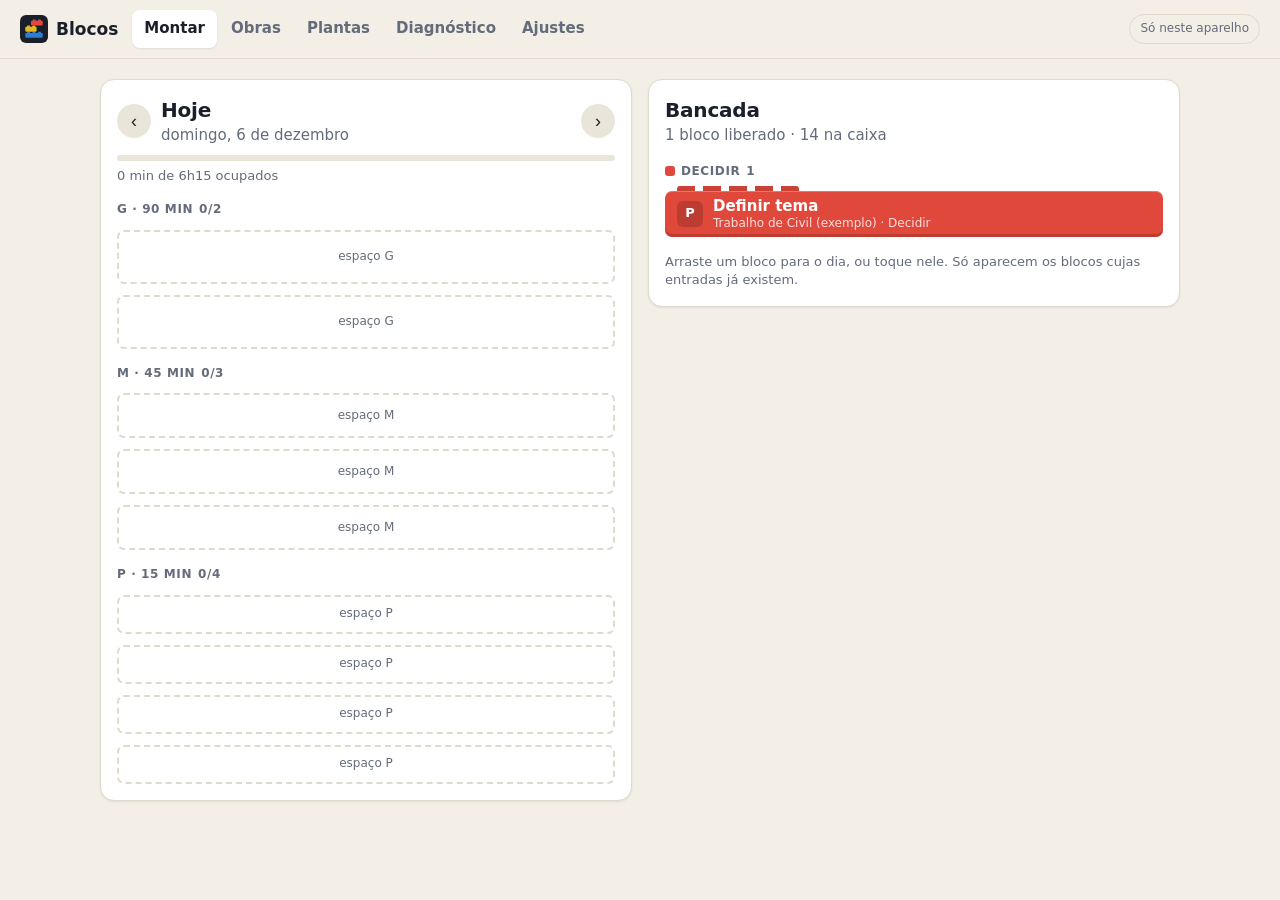
==== app/index.html @ 6e009e2d "Blocos 1.0: obras, modulos e blocos, bancada, dia, plantas, diagnostico e sincronizacao" ====
<!doctype html>
<html lang="pt-BR">
<head>
<meta charset="utf-8">
<meta name="viewport" content="width=device-width, initial-scale=1, viewport-fit=cover">
<title>Blocos</title>
<meta name="description" content="Blocos: tarefas como peças de montar. Desmonte o projeto em blocos, encaixe as entradas nas saídas e monte o dia.">
<meta name="theme-color" content="#1B1F2A">
<meta name="mobile-web-app-capable" content="yes">
<meta name="apple-mobile-web-app-capable" content="yes">
<meta name="apple-mobile-web-app-title" content="Blocos">
<link rel="manifest" href="manifest.webmanifest">
<link rel="icon" href="icons/icon-192.png">
<link rel="apple-touch-icon" href="icons/icon-192.png">
<link rel="stylesheet" href="app.css">
</head>
<body>
<header id="bar">
  <div class="brand"><img src="logo.svg" alt=""><span>Blocos</span></div>
  <nav id="tabs" aria-label="Seções"></nav>
  <button id="sync" data-act="tab" data-tab="ajustes"></button>
</header>
<main id="main"></main>
<div id="scrim"></div>
<aside id="sheet" aria-live="polite"></aside>
<div id="toast" role="status"></div>
<input type="file" id="filepick" accept=".json,application/json" hidden>
<script src="store.js"></script>
<script src="sync.js"></script>
<script src="app.js"></script>
</body>
</html>
---- app/app.css ----
/* Blocos — visual: papel claro (ou bancada escura) e peças de montar coloridas. */
:root {
  --bg: #F3EFE6; --surface: #FFFFFF; --ink: #1B1F2A; --muted: #646B7A; --line: #E0DACD; --soft: #EAE5D9;
  --pri: #1B1F2A; --pri-ink: #FFFFFF; --ok: #1F7A45; --bad: #C0362C; --shadow: 0 1px 2px rgba(27, 31, 42, .08);
  color-scheme: light;
}
@media (prefers-color-scheme: dark) { :root:not([data-theme=light]) {
  --bg: #14171F; --surface: #1D222D; --ink: #EEF0F4; --muted: #9BA3B3; --line: #2D3442; --soft: #262C39;
  --pri: #EEF0F4; --pri-ink: #14171F; --ok: #5FCB8B; --bad: #FF8177; --shadow: none; color-scheme: dark;
} }
:root[data-theme=dark] {
  --bg: #14171F; --surface: #1D222D; --ink: #EEF0F4; --muted: #9BA3B3; --line: #2D3442; --soft: #262C39;
  --pri: #EEF0F4; --pri-ink: #14171F; --ok: #5FCB8B; --bad: #FF8177; --shadow: none; color-scheme: dark;
}
* { box-sizing: border-box; }
html { -webkit-text-size-adjust: 100%; }
body { margin: 0; background: var(--bg); color: var(--ink); font: 15px/1.45 system-ui, -apple-system, 'Segoe UI', Roboto, sans-serif; padding: env(safe-area-inset-top, 0) env(safe-area-inset-right, 0) 0 env(safe-area-inset-left, 0); }
h2, h3, h4, p { margin: 0; }
h2 { font-size: 20px; font-weight: 800; letter-spacing: -.01em; }
h3 { font-size: 15px; font-weight: 800; margin-bottom: 10px; }
h4 { font-size: 12px; font-weight: 700; text-transform: uppercase; letter-spacing: .05em; color: var(--muted); margin: 16px 0 2px; display: flex; align-items: center; gap: 6px; }
a { color: inherit; }
code { font-size: 12px; background: var(--soft); padding: 1px 5px; border-radius: 4px; word-break: break-all; }
.muted { color: var(--muted); } .sm { font-size: 13px; } .grow { flex: 1; min-width: 0; }
[hidden] { display: none !important; }

/* barra e abas */
#bar { position: sticky; top: 0; z-index: 5; display: flex; align-items: center; gap: 14px; padding: 10px 20px; background: var(--bg); border-bottom: 1px solid var(--line); }
.brand { display: flex; align-items: center; gap: 8px; font-weight: 800; font-size: 17px; }
.brand img { width: 28px; height: 28px; }
#tabs { display: flex; gap: 2px; flex: 1; }
#tabs button { border: 0; background: none; color: var(--muted); font: inherit; font-weight: 600; padding: 8px 12px; border-radius: 8px; cursor: pointer; }
#tabs button.on { background: var(--surface); color: var(--ink); box-shadow: var(--shadow); }
#sync { border: 1px solid var(--line); background: none; color: var(--muted); font: inherit; font-size: 12px; padding: 5px 10px; border-radius: 99px; cursor: pointer; white-space: nowrap; }
#sync.bad { color: var(--bad); border-color: var(--bad); }
#main { max-width: 1120px; margin: 0 auto; padding: 20px 20px 60px; }

/* painéis */
.cols { display: grid; grid-template-columns: repeat(2, minmax(0, 1fr)); gap: 16px; align-items: start; }
.panel, .card { background: var(--surface); border: 1px solid var(--line); border-radius: 14px; padding: 16px; box-shadow: var(--shadow); min-width: 0; }
.panel.over { outline: 2px dashed var(--ink); outline-offset: -4px; }
.phead { display: flex; align-items: center; gap: 10px; margin-bottom: 8px; }
.phead.top { margin-bottom: 16px; flex-wrap: wrap; }
.grid { display: grid; grid-template-columns: repeat(auto-fill, minmax(280px, 1fr)); gap: 16px; }
.card[role=button] { cursor: pointer; }
.card h3 { margin: 12px 0 2px; }
.row, .acts { display: flex; flex-wrap: wrap; gap: 8px; margin-top: 12px; }
.empty { color: var(--muted); padding: 22px 4px; }
.hint { margin-top: 16px; }
.note { background: var(--soft); border-radius: 10px; padding: 10px 12px; margin-top: 12px; font-size: 13px; }

/* botões e campos */
.btn { border: 1px solid var(--line); background: var(--surface); color: var(--ink); font: inherit; font-weight: 600; padding: 9px 14px; border-radius: 10px; cursor: pointer; }
.btn.sm { padding: 6px 10px; font-size: 13px; }
.btn.pri { background: var(--pri); color: var(--pri-ink); border-color: var(--pri); }
.btn.danger { color: var(--bad); }
.btn.add { margin-top: 12px; border-style: dashed; color: var(--muted); }
.btn:disabled { opacity: .5; }
.ib { border: 0; background: var(--soft); color: var(--ink); width: 34px; height: 34px; border-radius: 99px; font-size: 18px; line-height: 1; cursor: pointer; flex: none; }
.ib.sm { width: 26px; height: 26px; font-size: 12px; }
input, select { font: inherit; color: var(--ink); background: var(--surface); border: 1px solid var(--line); border-radius: 8px; padding: 7px 9px; min-width: 0; }
input[type=color] { padding: 2px; width: 34px; height: 34px; flex: none; }
input[type=checkbox], input[type=radio] { accent-color: var(--ink); }
input.title { width: 100%; border-color: transparent; background: none; font-size: 20px; font-weight: 800; padding: 4px 6px; margin-left: -6px; }
input.title.sm { font-size: 15px; }
input.title:hover, input.title:focus { border-color: var(--line); background: var(--surface); }
:focus-visible { outline: 2px solid var(--ink); outline-offset: 2px; }
.fld { display: flex; flex-direction: column; gap: 5px; font-size: 13px; font-weight: 600; margin-top: 14px; }
.fld > input, .fld > select { font-weight: 400; font-size: 15px; padding: 9px 10px; }
.inl { display: inline-flex; align-items: center; gap: 6px; font-size: 13px; color: var(--muted); white-space: nowrap; }
.rowf { display: flex; align-items: center; gap: 6px; margin-top: 8px; flex-wrap: wrap; }
.w0 { width: 58px; } .w1 { width: 110px; flex: 1 1 90px; } .w2 { flex: 3 1 140px; }
details { margin-top: 12px; font-size: 13px; } summary { cursor: pointer; font-weight: 600; } ol { padding-left: 18px; } li { margin-top: 6px; }

/* a peça */
.brick { position: relative; display: flex; align-items: center; gap: 10px; min-height: var(--h, 40px); margin-top: 11px; padding: 6px 12px; background: var(--c); color: var(--ink); border-radius: 7px; cursor: pointer; user-select: none; box-shadow: inset 0 -3px 0 rgba(0, 0, 0, .16), inset 0 1px 0 rgba(255, 255, 255, .25); }
.brick::before { content: ''; position: absolute; left: 12px; top: -5px; width: min(100% - 24px, 122px); height: 5px; background: repeating-linear-gradient(90deg, var(--c) 0 18px, transparent 18px 26px); border-radius: 3px 3px 0 0; filter: brightness(.9); }
.brick .sz { flex: none; min-width: 26px; height: 26px; padding: 0 6px; display: grid; place-items: center; border-radius: 6px; background: rgba(0, 0, 0, .16); font-weight: 800; font-size: 13px; }
.brick .tx { flex: 1; min-width: 0; display: flex; flex-direction: column; line-height: 1.25; }
.brick .tx b { font-weight: 700; overflow-wrap: anywhere; }
.brick .tx small { opacity: .82; font-size: 12px; overflow: hidden; text-overflow: ellipsis; white-space: nowrap; }
.brick[draggable=true] { cursor: grab; }
.brick.st-caixa { opacity: .5; filter: saturate(.55); }
.brick.st-montando { outline: 2px solid var(--ink); outline-offset: 2px; }
.brick.st-encaixado .tx b { text-decoration: line-through; text-decoration-thickness: 1px; }
.pill { flex: none; font-size: 11px; font-weight: 700; padding: 2px 8px; border-radius: 99px; background: rgba(0, 0, 0, .18); white-space: nowrap; }
.shead .pill { background: var(--soft); color: var(--ink); }
.slot { display: grid; place-items: center; min-height: var(--h); margin-top: 11px; border: 2px dashed var(--line); border-radius: 7px; color: var(--muted); font-size: 12px; }
body.drag #dia .slot { border-color: var(--muted); }
.dot { display: inline-block; width: 10px; height: 10px; border-radius: 3px; flex: none; }
.meter { height: 6px; background: var(--soft); border-radius: 99px; overflow: hidden; margin: 4px 0 6px; }
.meter i { display: block; height: 100%; background: var(--ink); border-radius: 99px; }

/* a pilha da obra: cresce de baixo para cima */
.pile { display: flex; flex-wrap: wrap-reverse; align-content: flex-start; gap: 3px; min-height: 64px; padding: 10px; background: var(--soft); border-radius: 10px; }
.pile i { width: var(--w); height: 14px; border-radius: 3px; background: var(--c); box-shadow: inset 0 -2px 0 rgba(0, 0, 0, .16); }
.pile i.ghost { background: none; box-shadow: inset 0 0 0 1.5px var(--line); }
.obrahead { display: grid; grid-template-columns: minmax(0, 1fr) minmax(0, 1fr); gap: 16px; align-items: center; margin-bottom: 16px; }
.obrahead p { margin-bottom: 8px; }
.mod { margin-bottom: 16px; }
.selo { display: inline-block; font-size: 12px; font-weight: 700; padding: 3px 9px; border-radius: 99px; margin-top: 8px; border: 1px solid currentColor; }
.selo.ok { color: var(--ok); } .selo.bad { color: var(--bad); }

/* plantas e fichas */
.chips { display: flex; flex-wrap: wrap; gap: 6px; align-items: center; margin-top: 6px; }
.chip { background: var(--c); color: var(--ink); font-size: 12px; font-weight: 600; padding: 3px 9px; border-radius: 6px; }
.arr { color: var(--muted); font-size: 12px; }
.pm { margin-top: 12px; font-size: 13px; }
.pick input, .tog input { position: absolute; opacity: 0; pointer-events: none; }
.pick span, .tog span { display: inline-block; padding: 7px 12px; border-radius: 8px; border: 1px solid var(--line); cursor: pointer; font-weight: 600; font-size: 13px; }
.pick input:checked + span { background: var(--c, var(--pri)); color: var(--ink, var(--pri-ink)); border-color: transparent; box-shadow: 0 0 0 2px var(--surface), 0 0 0 4px var(--muted); }
label.pick:not([style]) input:checked + span { background: var(--pri); color: var(--pri-ink); }
.tog input:checked + span { background: var(--pri); color: var(--pri-ink); border-color: var(--pri); }
.pick input:focus-visible + span, .tog input:focus-visible + span { outline: 2px solid var(--ink); outline-offset: 2px; }
.deps { max-height: 150px; overflow: auto; border: 1px solid var(--line); border-radius: 8px; padding: 4px 10px; font-weight: 400; }
.deps label { display: flex; gap: 8px; align-items: baseline; padding: 5px 0; }

/* diagnóstico */
.stats { display: grid; grid-template-columns: repeat(3, minmax(0, 1fr)); gap: 16px; margin-bottom: 16px; }
.stat b { display: block; font-size: 28px; font-weight: 800; line-height: 1.1; }
.stat span { color: var(--muted); font-size: 13px; }
.stat.warn b { color: var(--bad); }
.bar { display: grid; grid-template-columns: 104px minmax(0, 1fr) auto; gap: 10px; align-items: center; margin-top: 9px; font-size: 13px; }
.bl { display: flex; align-items: center; gap: 6px; overflow: hidden; white-space: nowrap; text-overflow: ellipsis; }
.bt { height: 12px; background: var(--soft); border-radius: 4px; overflow: hidden; }
.bt i { display: block; height: 100%; border-radius: 4px; min-width: 0; }
.bv { color: var(--muted); font-variant-numeric: tabular-nums; min-width: 34px; text-align: right; }

/* folha de detalhe */
#scrim { position: fixed; inset: 0; background: rgba(10, 12, 18, .5); z-index: 10; display: none; }
#sheet { position: fixed; z-index: 11; left: 50%; top: 50%; transform: translate(-50%, -50%); width: min(480px, calc(100vw - 24px)); max-height: calc(100dvh - 24px); overflow: auto; background: var(--surface); border-radius: 16px; padding: 18px; display: none; box-shadow: 0 20px 60px rgba(0, 0, 0, .3); }
body.sheet #scrim, body.sheet #sheet { display: block; }
body.sheet { overflow: hidden; }
.shead { display: flex; align-items: center; gap: 8px; margin-bottom: 12px; }
.shead .ib { margin-left: auto; }
.io { display: grid; grid-template-columns: auto 1fr; gap: 6px 12px; margin: 14px 0 0; }
.io dt { color: var(--muted); font-size: 13px; } .io dd { margin: 0; font-weight: 600; overflow-wrap: anywhere; }
.saida { margin-top: 14px; padding: 16px; border: 2px dashed var(--line); border-radius: 10px; font-size: 17px; font-weight: 700; text-align: center; overflow-wrap: anywhere; }
#toast { position: fixed; left: 50%; bottom: 84px; transform: translate(-50%, 20px); background: var(--pri); color: var(--pri-ink); padding: 10px 16px; border-radius: 10px; font-size: 14px; opacity: 0; pointer-events: none; transition: .2s; z-index: 20; max-width: calc(100vw - 32px); text-align: center; }
#toast.on { opacity: 1; transform: translate(-50%, 0); }

@media (max-width: 760px) {
  #bar { padding: 8px 16px; }
  #bar .grow { flex: 1; }
  #tabs { position: fixed; left: 0; right: 0; bottom: 0; z-index: 6; flex: none; justify-content: space-around; background: var(--surface); border-top: 1px solid var(--line); padding: 6px 4px calc(6px + env(safe-area-inset-bottom, 0px)); }
  #tabs button { flex: 1; padding: 9px 2px; font-size: 12px; min-width: 0; }
  #tabs button.on { background: var(--soft); box-shadow: none; }
  #sync { margin-left: auto; }
  #main { padding: 16px 16px 96px; }
  .cols, .obrahead { grid-template-columns: minmax(0, 1fr); }
  .phead.top .grow { flex: 1 1 200px; }
  .stats { gap: 8px; } .stat { padding: 12px; } .stat b { font-size: 22px; }
  #sheet { top: auto; bottom: 0; left: 0; transform: none; width: 100%; border-radius: 16px 16px 0 0; padding-bottom: calc(18px + env(safe-area-inset-bottom, 0px)); max-height: 88dvh; }
  .acts .btn { flex: 1 1 auto; }
}
@media (prefers-reduced-motion: reduce) { * { transition: none !important; } }
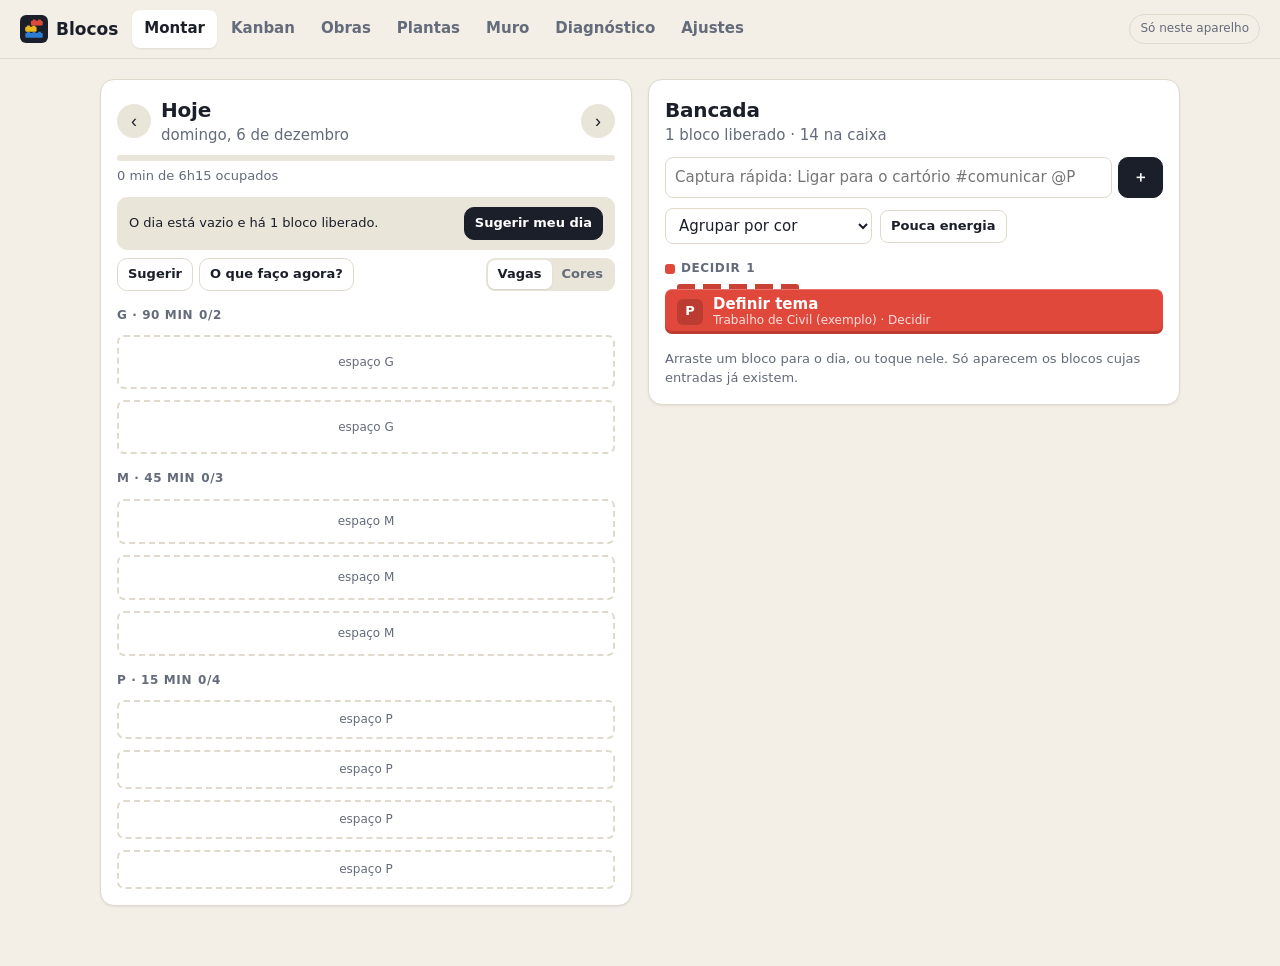
==== commit 866b0472: "Blocos 2.0: cartao do bloco, kanban, modo foco, manual de montagem, muro, captura rapida e animacoes" ====
--- a/app/index.html
+++ b/app/index.html
@@ -21,12 +21,15 @@
   <button id="sync" data-act="tab" data-tab="ajustes"></button>
 </header>
 <main id="main"></main>
+<div id="foco"></div>
 <div id="scrim"></div>
 <aside id="sheet" aria-live="polite"></aside>
 <div id="toast" role="status"></div>
 <input type="file" id="filepick" accept=".json,application/json" hidden>
 <script src="store.js"></script>
 <script src="sync.js"></script>
+<script src="fx.js"></script>
+<script src="vistas.js"></script>
 <script src="app.js"></script>
 </body>
 </html>
--- a/app/app.css
+++ b/app/app.css
@@ -154,3 +154,120 @@
   .acts .btn { flex: 1 1 auto; }
 }
 @media (prefers-reduced-motion: reduce) { * { transition: none !important; } }
+
+/* ===== 2.0: ferramentas, cartão, kanban, muro, foco e animações ===== */
+textarea { font: inherit; color: var(--ink); background: var(--surface); border: 1px solid var(--line); border-radius: 8px; padding: 9px 10px; width: 100%; resize: vertical; }
+.bad { color: var(--bad); }
+.tools { display: flex; flex-wrap: wrap; gap: 8px; align-items: center; margin: 10px 0 4px; }
+.tools input[type=search] { flex: 1 1 200px; }
+.tools .tog span { padding: 6px 10px; }
+.seg { display: inline-flex; background: var(--soft); border-radius: 9px; padding: 2px; flex-wrap: wrap; }
+.seg button { border: 0; background: none; color: var(--muted); font: inherit; font-size: 13px; font-weight: 600; padding: 5px 10px; border-radius: 7px; cursor: pointer; }
+.seg button.on { background: var(--surface); color: var(--ink); box-shadow: var(--shadow); }
+.cap { display: flex; gap: 6px; margin-top: 10px; }
+.cap input { flex: 1; }
+.row.tight { gap: 6px; align-items: center; margin-top: 8px; }
+.banner { display: flex; flex-wrap: wrap; gap: 8px; align-items: center; justify-content: space-between; }
+.meter.multi { display: flex; } .meter.multi i { border-radius: 0; }
+.mk { display: flex; gap: 5px; flex: none; font-size: 11px; font-weight: 700; opacity: .9; } .mk i { font-style: normal; white-space: nowrap; }
+.brick.crit { outline: 3px solid var(--ink); outline-offset: 1px; }
+.brick.chave { box-shadow: inset 0 -3px 0 rgba(0, 0, 0, .16), inset 0 1px 0 rgba(255, 255, 255, .25), inset 4px 0 0 var(--ink); }
+.brick.st-travado { opacity: .7; background-image: repeating-linear-gradient(135deg, transparent 0 8px, rgba(0, 0, 0, .14) 8px 16px); }
+.brick.pego { opacity: .4; }
+.tag { font-size: 12px; font-weight: 600; background: var(--soft); padding: 2px 8px; border-radius: 99px; }
+.card.pausada { opacity: .65; }
+.mod.pronto { border-color: var(--ok); }
+input.title.ico { width: 46px; text-align: center; flex: none; margin: 0; }
+.fld.sm0 { margin-top: 8px; font-weight: 400; color: var(--muted); }
+.prev { margin-top: 8px; }
+.pal i { display: inline-block; width: 10px; height: 10px; border-radius: 2px; margin-right: 1px; } .pal i:last-of-type { margin-right: 6px; }
+.linha { padding: 7px 0; border-bottom: 1px solid var(--line); cursor: pointer; font-size: 13px; }
+details.mais { margin-top: 14px; } details.mais summary { color: var(--muted); }
+details.menu { position: relative; margin: 0; } details.menu summary { list-style: none; } details.menu summary::-webkit-details-marker { display: none; }
+details.menu > div { position: absolute; right: 0; top: calc(100% + 6px); z-index: 7; min-width: 210px; background: var(--surface); border: 1px solid var(--line); border-radius: 12px; padding: 6px; box-shadow: 0 10px 30px rgba(0, 0, 0, .18); display: flex; flex-direction: column; }
+details.menu > div button { border: 0; background: none; color: var(--ink); font: inherit; text-align: left; padding: 9px 10px; border-radius: 8px; cursor: pointer; }
+details.menu > div button:hover { background: var(--soft); } details.menu > div button.danger { color: var(--bad); }
+
+/* cartão do bloco */
+#sheet.card { padding-top: 14px; }
+.cartao { border-top: 6px solid var(--c); border-radius: 4px; padding-top: 12px; perspective: 900px; }
+.cartao h3 { margin: 16px 0 6px; } .cartao h3:first-child { margin-top: 0; }
+.pinos label { display: flex; align-items: center; gap: 8px; padding: 5px 0; } .pinos span { flex: 1; overflow-wrap: anywhere; }
+.pinos input:checked + span { text-decoration: line-through; color: var(--muted); }
+.hist { margin: 0; padding-left: 18px; color: var(--muted); font-size: 13px; }
+
+/* kanban */
+.kb { display: flex; gap: 12px; overflow-x: auto; padding: 8px 2px 14px; align-items: flex-start; scroll-snap-type: x proximity; }
+.kcol { flex: 1 0 230px; max-width: 320px; background: var(--surface); border: 1px solid var(--line); border-radius: 12px; padding: 10px 10px 14px; min-height: 130px; scroll-snap-align: start; }
+.kcol.over { outline: 2px dashed var(--ink); outline-offset: -4px; }
+.kcol header { display: flex; align-items: center; gap: 6px; font-size: 13px; flex-wrap: wrap; } .kcol header b { flex: 1; min-width: 0; overflow: hidden; text-overflow: ellipsis; white-space: nowrap; } .kcol header span { font-size: 12px; }
+.kvazio { color: var(--muted); font-size: 12px; text-align: center; padding: 22px 0 8px; margin: 0; }
+.passo { display: flex; gap: 14px; margin-top: 12px; } .passo h4 { margin-top: 0; }
+.pnum { flex: none; width: 38px; height: 38px; border-radius: 99px; background: var(--pri); color: var(--pri-ink); display: grid; place-items: center; font-weight: 800; }
+
+/* muro */
+.stats.s4 { grid-template-columns: repeat(4, minmax(0, 1fr)); }
+.nivel b { font-size: 20px; } .nivel .meter { margin-top: 8px; }
+.anel { display: flex; align-items: center; gap: 12px; }
+.muro { display: flex; flex-wrap: wrap-reverse; gap: 3px; padding: 12px; background: var(--soft); border-radius: 10px; min-height: 90px; align-content: flex-start; }
+.muro i { width: var(--w); flex: 1 0 var(--w); max-width: calc(var(--w) * 1.6); height: 18px; border-radius: 3px; background: var(--c); box-shadow: inset 0 -3px 0 rgba(0, 0, 0, .16); }
+.calor { display: flex; gap: 3px; overflow-x: auto; } .calor div { display: flex; flex-direction: column; gap: 3px; }
+.calor i { width: 14px; height: 14px; border-radius: 3px; background: var(--soft); }
+.calor .h1 { background: color-mix(in srgb, var(--ok) 30%, var(--soft)); } .calor .h2 { background: color-mix(in srgb, var(--ok) 55%, var(--soft)); } .calor .h3 { background: color-mix(in srgb, var(--ok) 80%, var(--soft)); } .calor .h4 { background: var(--ok); } .calor .hx { background: none; }
+.selos { display: grid; grid-template-columns: repeat(auto-fill, minmax(190px, 1fr)); gap: 8px; }
+.cq { display: flex; gap: 10px; align-items: center; padding: 8px; border: 1px solid var(--line); border-radius: 10px; opacity: .5; }
+.cq.ok { opacity: 1; border-color: var(--ok); }
+.cq i { flex: none; width: 26px; height: 18px; border-radius: 4px; background: var(--line); box-shadow: inset 0 -3px 0 rgba(0, 0, 0, .14); } .cq.ok i { background: var(--ok); }
+.cq b { display: block; font-size: 13px; } .cq span { font-size: 12px; color: var(--muted); }
+.horas { display: flex; align-items: flex-end; gap: 2px; height: 70px; } .horas i { flex: 1; background: var(--ink); border-radius: 2px 2px 0 0; min-height: 2px; opacity: .85; }
+.hx { display: flex; justify-content: space-between; font-size: 11px; color: var(--muted); margin-top: 4px; }
+
+/* modo foco */
+#foco { display: none; position: fixed; inset: 0; z-index: 8; background: var(--bg); overflow: auto; padding: 24px 16px; }
+body.foco #foco { display: grid; place-items: center; } body.foco { overflow: hidden; }
+.fbox { position: relative; width: min(520px, 100%); text-align: center; }
+.fbox h1 { font-size: 28px; line-height: 1.15; margin: 6px 0 22px; overflow-wrap: anywhere; }
+.fbox .ib.fx { position: absolute; right: 0; top: -6px; }
+.ftij { position: relative; height: 190px; border-radius: 14px; background: var(--soft); overflow: hidden; display: grid; place-items: center; box-shadow: inset 0 0 0 2px var(--line); }
+.ftij::before { content: ''; position: absolute; left: 22px; right: 22px; top: 0; height: 10px; background: repeating-linear-gradient(90deg, var(--line) 0 34px, transparent 34px 50px); }
+#ffill { position: absolute; left: 0; right: 0; bottom: 0; background: var(--c); transition: height .5s linear; box-shadow: inset 0 4px 0 rgba(255, 255, 255, .25); }
+#ftime { position: relative; font-size: 54px; font-weight: 800; font-variant-numeric: tabular-nums; background: var(--surface); color: var(--ink); padding: 2px 18px; border-radius: 12px; }
+.ftij.over #ftime { color: var(--bad); }
+.fsaida { margin: 18px 0 4px; } .fbox .pinos { text-align: left; margin-top: 10px; } .fbox .acts { justify-content: center; margin-top: 18px; }
+
+/* estilos de peça, densidade */
+body[data-estilo=liso] .brick::before { display: none; }
+body[data-estilo=redondo] .brick::before { height: 6px; top: -6px; background: radial-gradient(circle at 9px 7px, var(--c) 0 8px, transparent 8.5px) 0 0 / 26px 12px repeat-x; }
+body[data-estilo=contorno] .brick { background: var(--surface); color: var(--ink); box-shadow: inset 0 0 0 2px var(--c), inset 6px 0 0 var(--c); padding-left: 16px; }
+body[data-estilo=contorno] .brick::before { display: none; } body[data-estilo=contorno] .brick .sz, body[data-estilo=contorno] .brick .pill { background: var(--soft); }
+body.denso .brick { min-height: 32px; margin-top: 8px; padding: 3px 10px; } body.denso .brick .tx small { display: none; } body.denso .slot { min-height: 32px; margin-top: 8px; }
+
+/* animações próprias das peças */
+@keyframes fx-snap { 0% { transform: translateY(-26px) scale(1.04); } 55% { transform: translateY(0) scale(1.03, .9); } 75% { transform: translateY(-3px) scale(.99, 1.03); } 100% { transform: none; } }
+@keyframes fx-pop { 0% { transform: scale(.86); opacity: .3; } 60% { transform: scale(1.04); } 100% { transform: none; opacity: 1; } }
+@keyframes fx-lib { 0% { transform: scale(.94) rotate(-1.5deg); box-shadow: 0 0 0 0 var(--c); } 40% { transform: scale(1.05) rotate(1deg); box-shadow: 0 0 0 10px transparent; } 100% { transform: none; box-shadow: 0 0 0 0 transparent; } }
+@keyframes fx-shake { 0%, 100% { transform: none; } 20%, 60% { transform: translateX(-7px); } 40%, 80% { transform: translateX(7px); } }
+@keyframes fx-split { 0% { clip-path: inset(0 50% 0 0); transform: translateX(14px); } 100% { clip-path: inset(0); transform: none; } }
+@keyframes fx-tab { 0% { opacity: 0; transform: translateY(10px); } 100% { opacity: 1; transform: none; } }
+@keyframes fx-flip { 0% { transform: rotateY(90deg); } 100% { transform: none; } }
+@keyframes fx-mod { 0%, 100% { box-shadow: var(--shadow); } 40% { box-shadow: 0 0 0 5px var(--ok); } }
+@keyframes fx-cai { 0% { transform: translateY(-46px) rotate(-8deg); opacity: 0; } 70% { transform: translateY(2px); opacity: 1; } 100% { transform: none; } }
+@keyframes fx-monta { 0%, 100% { outline-offset: 2px; } 50% { outline-offset: 5px; } }
+@keyframes fx-conf { 0% { transform: translateY(-10vh) rotate(0); opacity: 1; } 100% { transform: translateY(112vh) rotate(var(--r)); opacity: .9; } }
+.fx-snap { animation: fx-snap .42s cubic-bezier(.3, 1.4, .5, 1); } .fx-pop { animation: fx-pop .3s ease-out; } .fx-lib { animation: fx-lib .7s ease-out; }
+.fx-shake { animation: fx-shake .32s linear; } .fx-split { animation: fx-split .4s ease-out; } .fx-tab { animation: fx-tab .22s ease-out; }
+.fx-flip { animation: fx-flip .28s ease-out; } .mod.fx-mod { animation: fx-mod .9s ease-out; }
+.pile i.novo, .muro i.novo { animation: fx-cai .6s cubic-bezier(.3, 1.3, .5, 1); }
+.brick.st-montando { animation: fx-monta 1.6s ease-in-out infinite; }
+.confete { position: fixed; inset: 0; pointer-events: none; z-index: 30; overflow: hidden; }
+.confete i { position: absolute; top: 0; height: 12px; border-radius: 3px; box-shadow: inset 0 -3px 0 rgba(0, 0, 0, .18); animation: fx-conf linear forwards; }
+body.noanim *, body.noanim *::before { animation: none !important; transition: none !important; }
+
+@media (max-width: 760px) {
+  #tabs { justify-content: flex-start; overflow-x: auto; scrollbar-width: none; } #tabs::-webkit-scrollbar { display: none; }
+  #tabs button { flex: 1 0 auto; padding: 9px 10px; }
+  .stats.s4 { grid-template-columns: repeat(2, minmax(0, 1fr)); }
+  .kcol { flex: 0 0 78vw; }
+  .fbox h1 { font-size: 22px; } #ftime { font-size: 44px; } .ftij { height: 150px; }
+}
+.rowf .inl { white-space: normal; flex-wrap: wrap; }
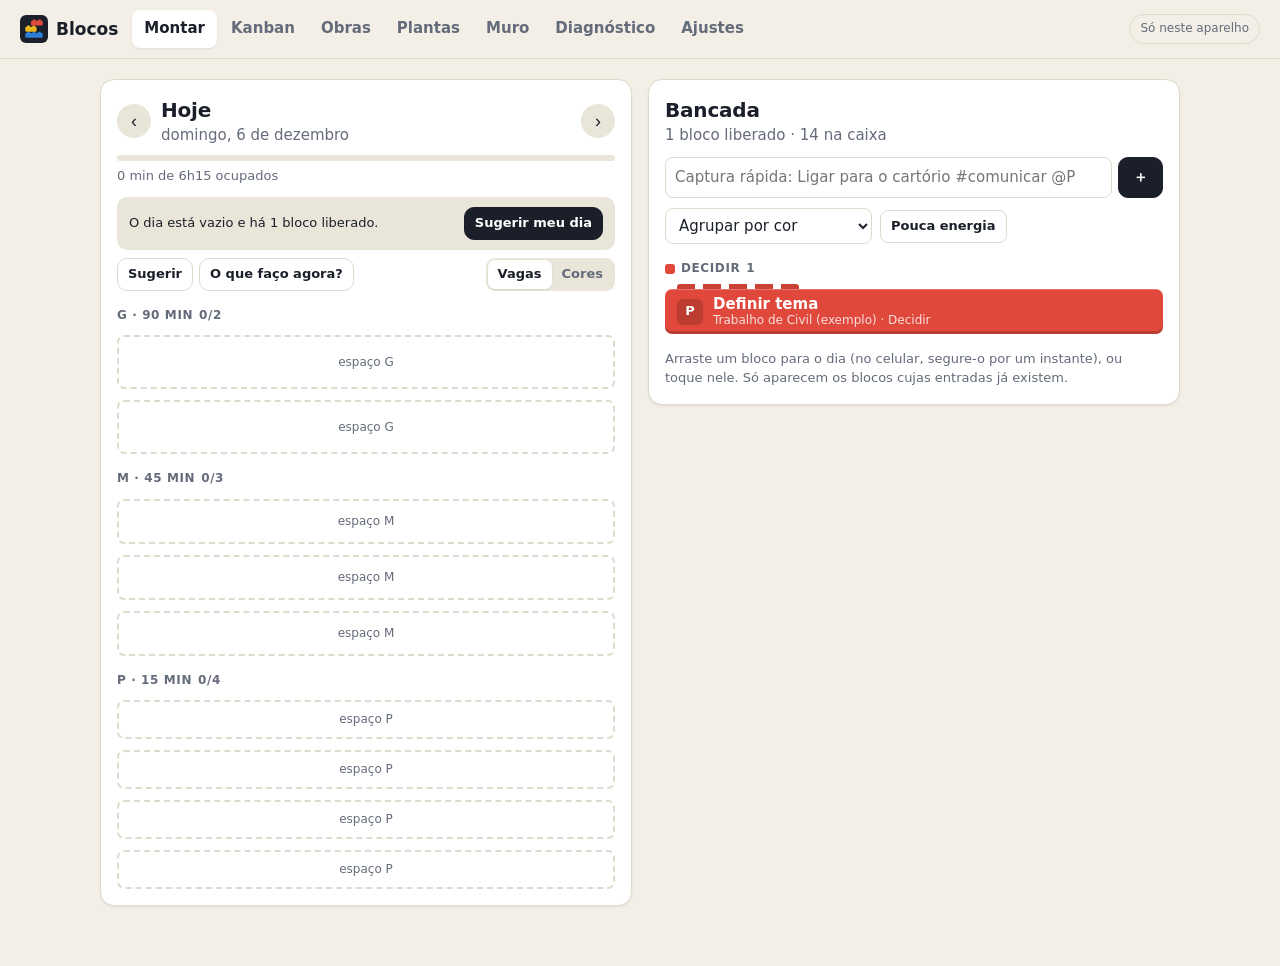
==== commit f3fbb1cf: "Celular: arrastar com o dedo na bancada, no dia e no Kanban" ====
--- a/app/index.html
+++ b/app/index.html
@@ -31,5 +31,6 @@
 <script src="fx.js"></script>
 <script src="vistas.js"></script>
 <script src="app.js"></script>
+<script src="toque.js"></script>
 </body>
 </html>
--- a/app/app.css
+++ b/app/app.css
@@ -271,3 +271,7 @@
   .fbox h1 { font-size: 22px; } #ftime { font-size: 44px; } .ftij { height: 150px; }
 }
 .rowf .inl { white-space: normal; flex-wrap: wrap; }
+
+/* arrastar com o dedo */
+[draggable=true] { -webkit-touch-callout: none; -webkit-user-select: none; user-select: none; }
+.fantasma { opacity: .92; box-shadow: 0 14px 30px rgba(0, 0, 0, .35) !important; animation: none !important; }
